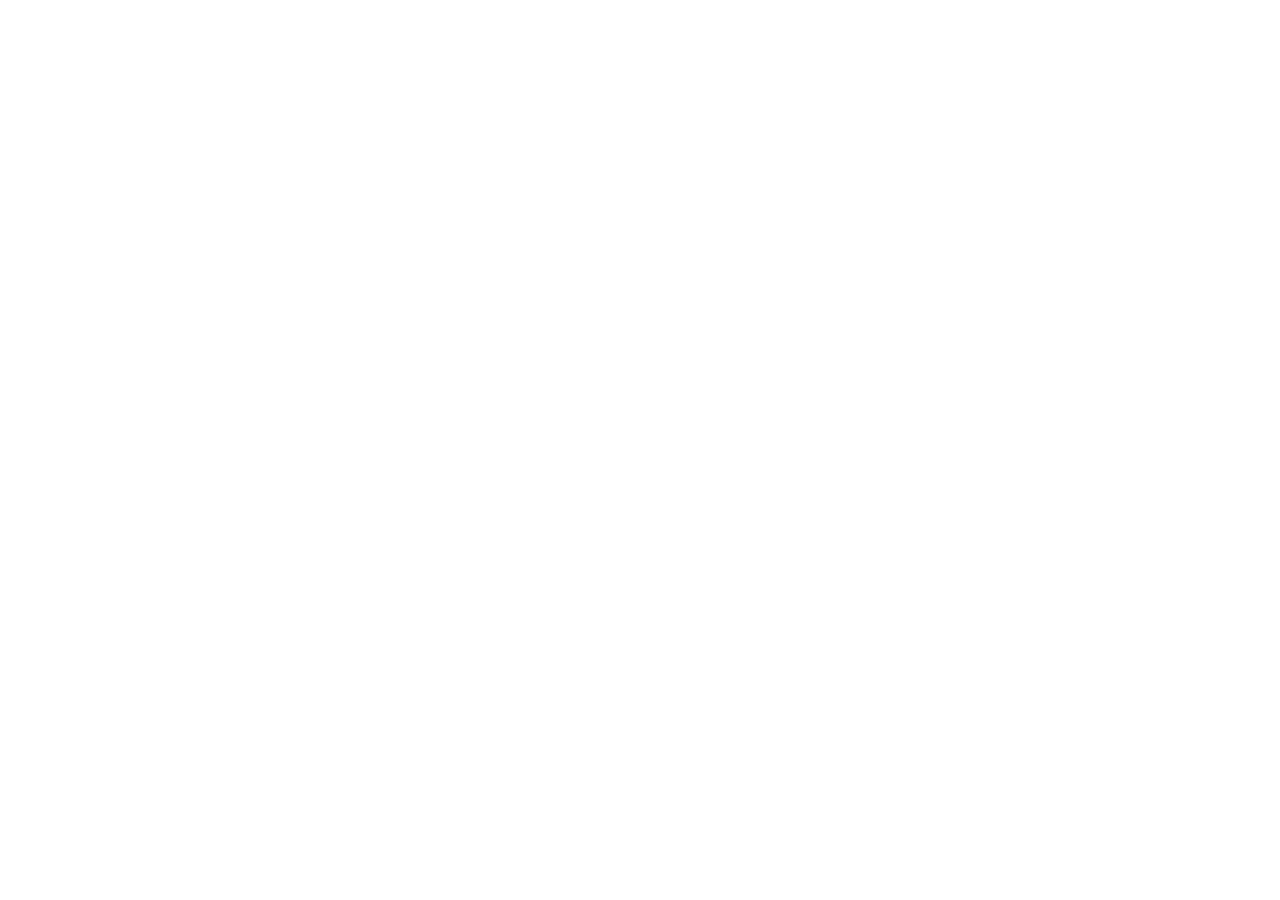
==== instagram.html @ 4abbee10 "estructura repo" ====
<!DOCTYPE html>
<html lang="en">
<head>
    <meta charset="UTF-8">
    <meta name="viewport" content="width=device-width, initial-scale=1.0">
    <title>Prototipo:Instagram</title>
</head>
<body>
    
</body>
</html>
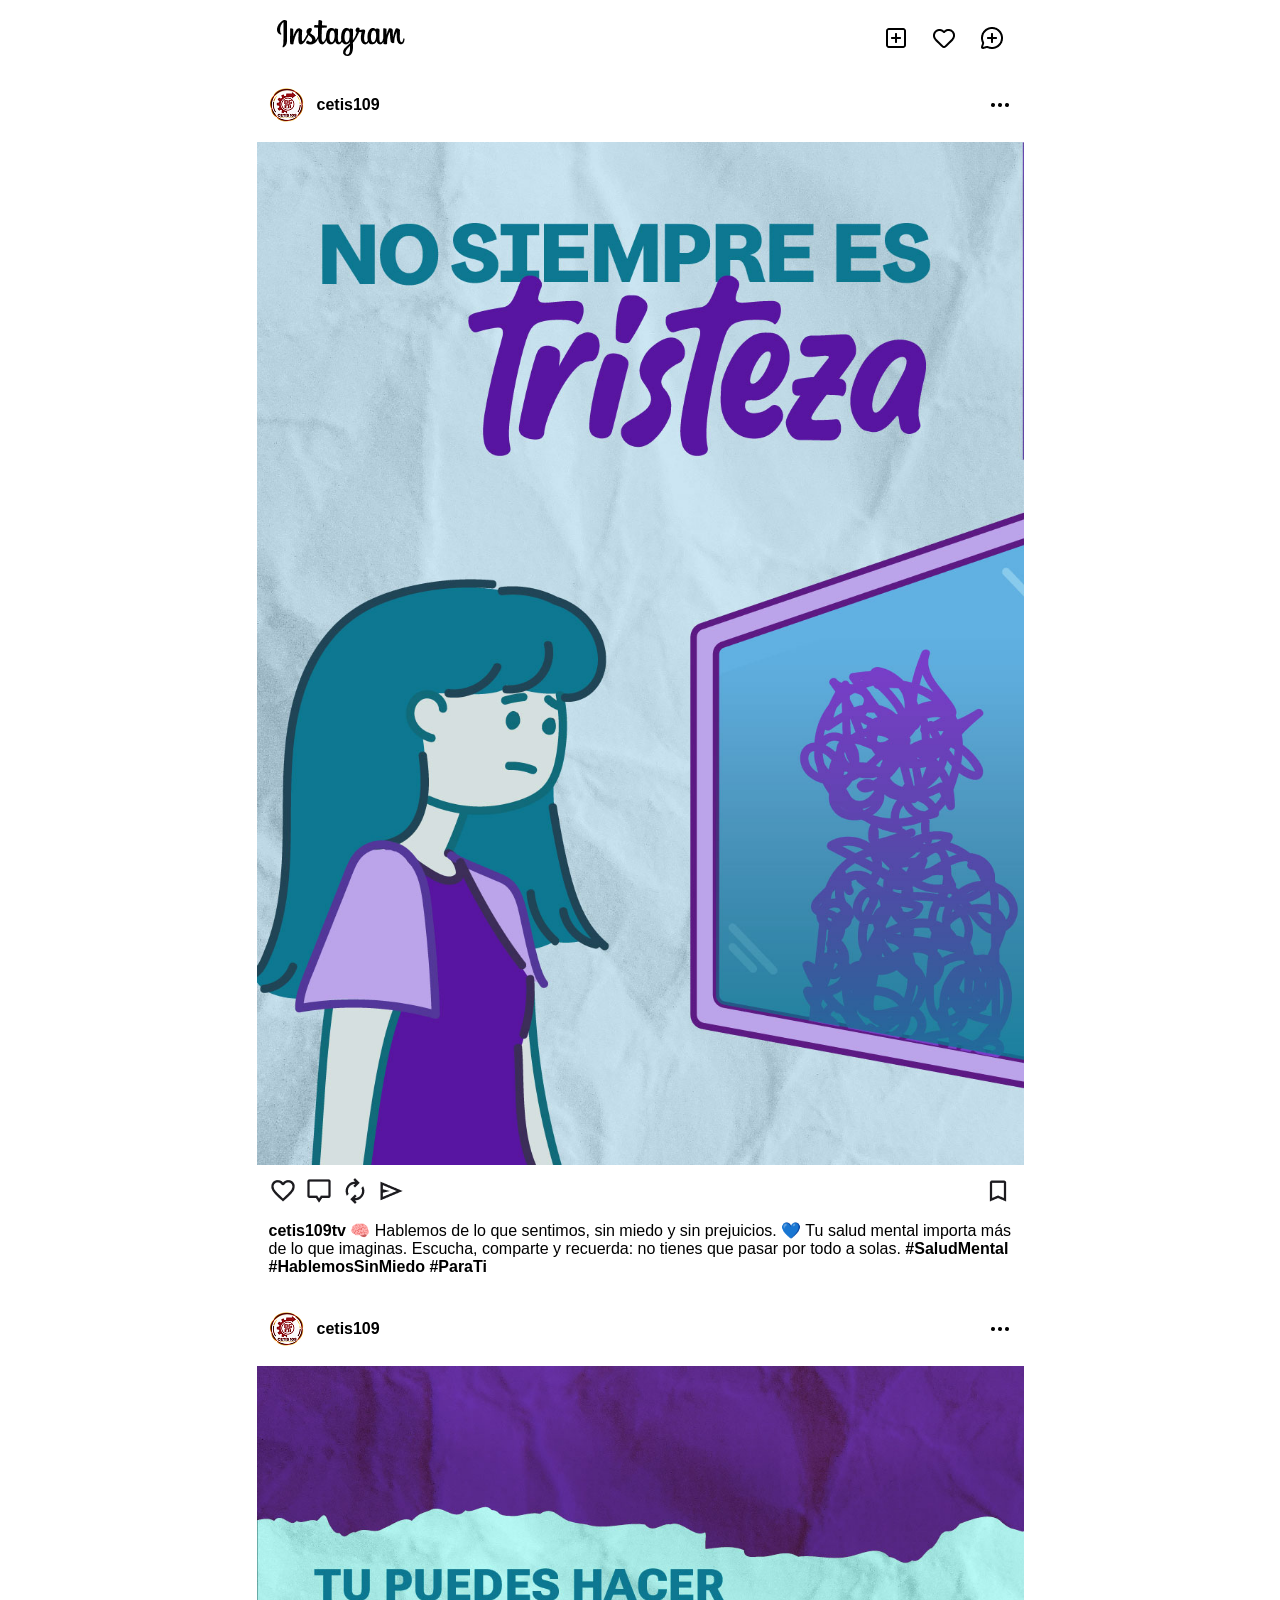
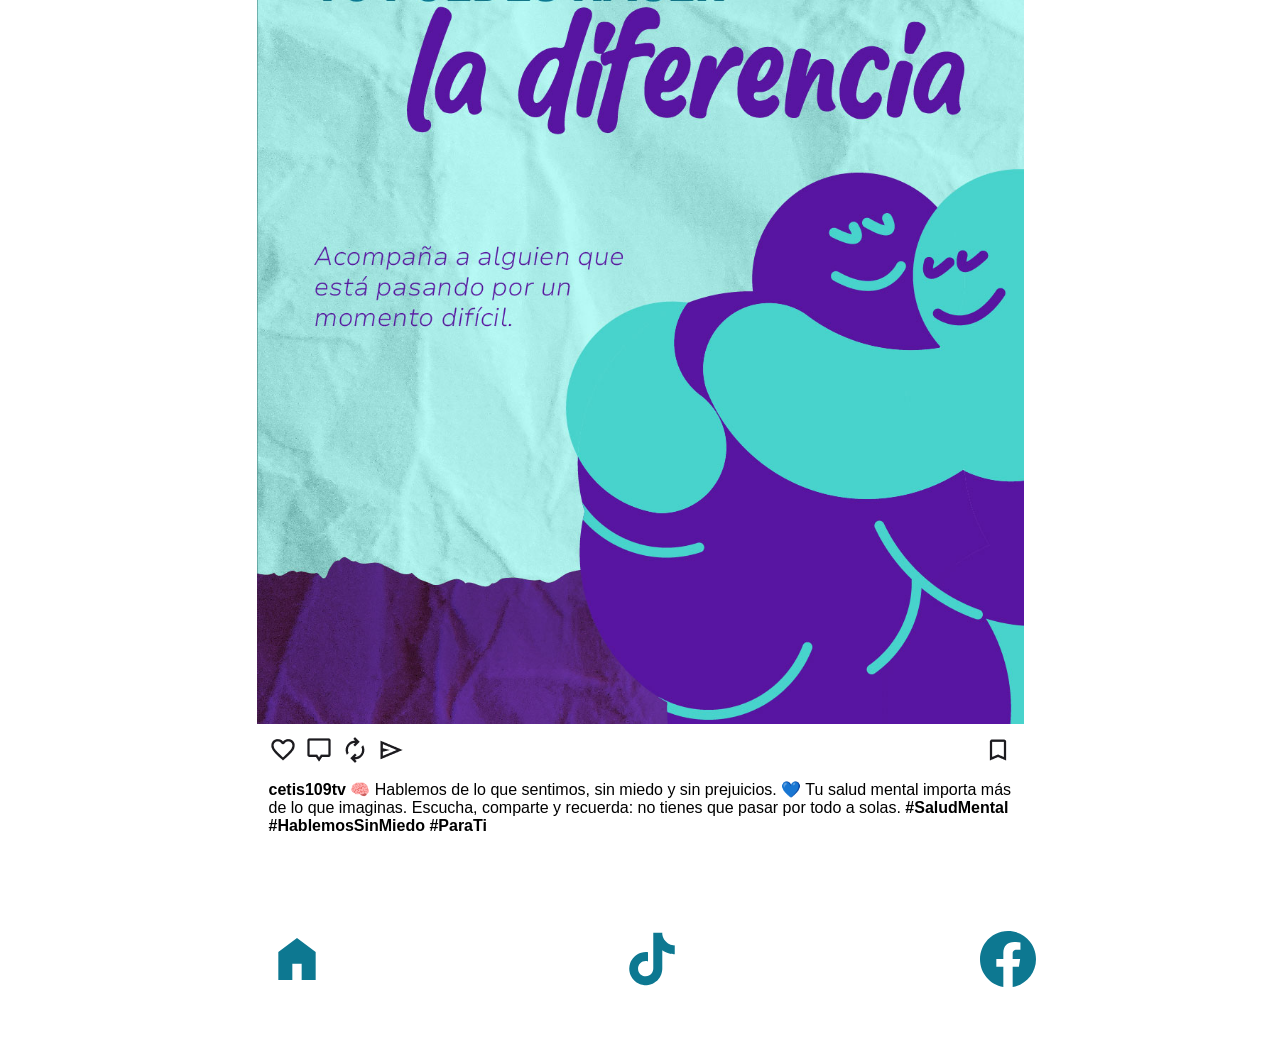
==== commit ac807124: "instagram-proto" ====
--- a/instagram.html
+++ b/instagram.html
@@ -3,9 +3,73 @@
 <head>
     <meta charset="UTF-8">
     <meta name="viewport" content="width=device-width, initial-scale=1.0">
-    <title>Prototipo:Instagram</title>
+    <title>Prototipo: Instagram</title>
+    <link rel="stylesheet" href="css/instagram.css">
+    <!-- HTML in your document's head -->
+    <link rel="preconnect" href="https://rsms.me/">
+    <link rel="stylesheet" href="https://rsms.me/inter/inter.css">
 </head>
 <body>
-    
+    <main>
+        <div class="ig-header">
+            <img src="assets/img/instagram/ui/ig-logo-header.png" alt="">
+            <img src="assets/img/instagram/ui/ig-icons-header.png" alt="">
+        </div>
+        <div class="feed">
+            <div class="post1">
+                <div class="post-header">
+                    <div class="profile">
+                        <img src="assets/img/instagram/ui/profile.png" alt="">
+                        <p><strong>cetis109</strong></p>
+                    </div>
+                    <img src="assets/img/instagram/ui/ellipsis.png" alt="">
+                </div>                
+        
+                <div class="post-carrousel1">
+                    <img src="assets/img/instagram/ig01_01.jpg" alt="">
+                    <img src="assets/img/instagram/ig01_02.jpg" alt="">
+                    <img src="assets/img/instagram/ig01_03.jpg" alt="">
+                    <img src="assets/img/instagram/ig01_04.jpg" alt="">
+                </div>
+                <div class="post-buttons">
+                    <img src="assets/img/instagram/ui/posts-icons.png" alt="">
+                    <img src="assets/img/instagram/ui/bookmark.png" alt="">
+                </div>
+                <div class="post-caption">
+                    <p> <strong>cetis109tv</strong> 🧠 Hablemos de lo que sentimos, sin miedo y sin prejuicios. 💙 Tu salud mental importa más de lo que imaginas. Escucha, comparte y recuerda: no tienes que pasar por todo a solas. <strong>#SaludMental #HablemosSinMiedo #ParaTi </strong></p>
+                </div>
+            </div>
+            <div class="post2">
+                <div class="post-header">
+                    <div class="profile">
+                        <img src="assets/img/instagram/ui/profile.png" alt="">
+                        <p><strong>cetis109</strong></p>
+                    </div>
+                    <img src="assets/img/instagram/ui/ellipsis.png" alt="">
+                </div>                
+        
+                <div class="post-carrousel2">
+                    <img src="assets/img/instagram/ig02_01.jpg" alt="">
+                    <img src="assets/img/instagram/ig02_02.jpg" alt="">
+                    <img src="assets/img/instagram/ig02_03.jpg" alt="">
+                    <img src="assets/img/instagram/ig02_04.jpg" alt="">
+                    <img src="assets/img/instagram/ig02_05.jpg" alt="">
+                    <img src="assets/img/instagram/ig02_06.jpg" alt="">
+                </div>
+                <div class="post-buttons">
+                    <img src="assets/img/instagram/ui/posts-icons.png" alt="">
+                    <img src="assets/img/instagram/ui/bookmark.png" alt="">
+                </div>
+                <div class="post-caption">
+                    <p> <strong>cetis109tv</strong> 🧠 Hablemos de lo que sentimos, sin miedo y sin prejuicios. 💙 Tu salud mental importa más de lo que imaginas. Escucha, comparte y recuerda: no tienes que pasar por todo a solas. <strong>#SaludMental #HablemosSinMiedo #ParaTi </strong></p>
+                </div>
+            </div>
+        </div>
+        <div class="links">
+            <a href="index.html"><img src="assets\icons\home.svg" alt=""></a>
+            <a href="tiktok.html"><img src="assets/icons/ttk-icon.svg" alt=""></a>
+            <a href="facebook.html"><img src="assets/icons/fb-icon.svg" alt=""></a>
+        </div>
+    </main>
 </body>
 </html>
--- a/css/instagram.css
+++ b/css/instagram.css
@@ -0,0 +1,98 @@
+:root {
+  font-family: Inter, sans-serif;
+  font-feature-settings: 'liga' 1, 'calt' 1; /* fix for Chrome */
+}
+@supports (font-variation-settings: normal) {
+  :root { font-family: InterVariable, sans-serif; }
+}
+
+main {
+  width: 100%;
+  max-width: 767px;
+  margin-inline: auto; /* centra horizontalmente */
+  margin: 0 auto;
+  padding: auto;
+}
+
+.ig-header{
+    position: sticky;
+    top: 0;
+    z-index: 10;          /* que quede por encima del contenido al hacer scroll */
+    align-self: stretch;
+    padding: 12px 20px;
+    
+    display: flex;
+    flex-direction: row;
+    align-items: center;
+    justify-content: space-between;
+
+    background-color: #fff;
+}
+
+.post-header{
+    align-self: stretch;
+    padding: 12px;
+    
+    display: flex;
+    flex-direction: row;
+    align-items: center;
+    justify-content: space-between;
+}
+.profile{
+    justify-content: flex-start;
+    align-items: center;
+    gap: 12px;
+    display: inline-flex;
+}
+
+.post-carrousel1,
+.post-carrousel2 {
+  display: flex;
+  overflow-x: auto;
+  scroll-snap-type: x mandatory;  /* se "imanta" a cada imagen */
+  -webkit-overflow-scrolling: touch;
+
+  /* ocultar la barra de scroll */
+  scrollbar-width: none;          /* Firefox */
+}
+
+.post-carrousel1::-webkit-scrollbar,
+.post-carrousel2::-webkit-scrollbar {
+  display: none;                  /* Chrome, Safari, Edge */
+}
+
+.post-carrousel1 img,
+.post-carrousel2 img {
+  flex: 0 0 100%;                 /* cada imagen ocupa el 100% del ancho del carrusel */
+  width: 100%;
+  height: auto;
+  scroll-snap-align: center;      /* punto donde se detiene cada imagen */
+  scroll-snap-stop: always;       /* evita que se salte imágenes al deslizar rápido */
+}
+.post-buttons{
+    align-self: stretch;
+    padding: 12px 12px 0 12px;
+    
+    display: flex;
+    flex-direction: row;
+    align-items: center;
+    justify-content: space-between;
+}
+.post-caption{
+    padding: 0 12px;
+}
+
+.links {
+    padding: 80px 12px 40px 12px;
+    width: 100%;
+
+    display: flex;
+    flex-direction: row;
+    align-items: center;
+    justify-content: space-between;
+}
+
+.links img {
+  height: 56px;
+  width: auto;
+}
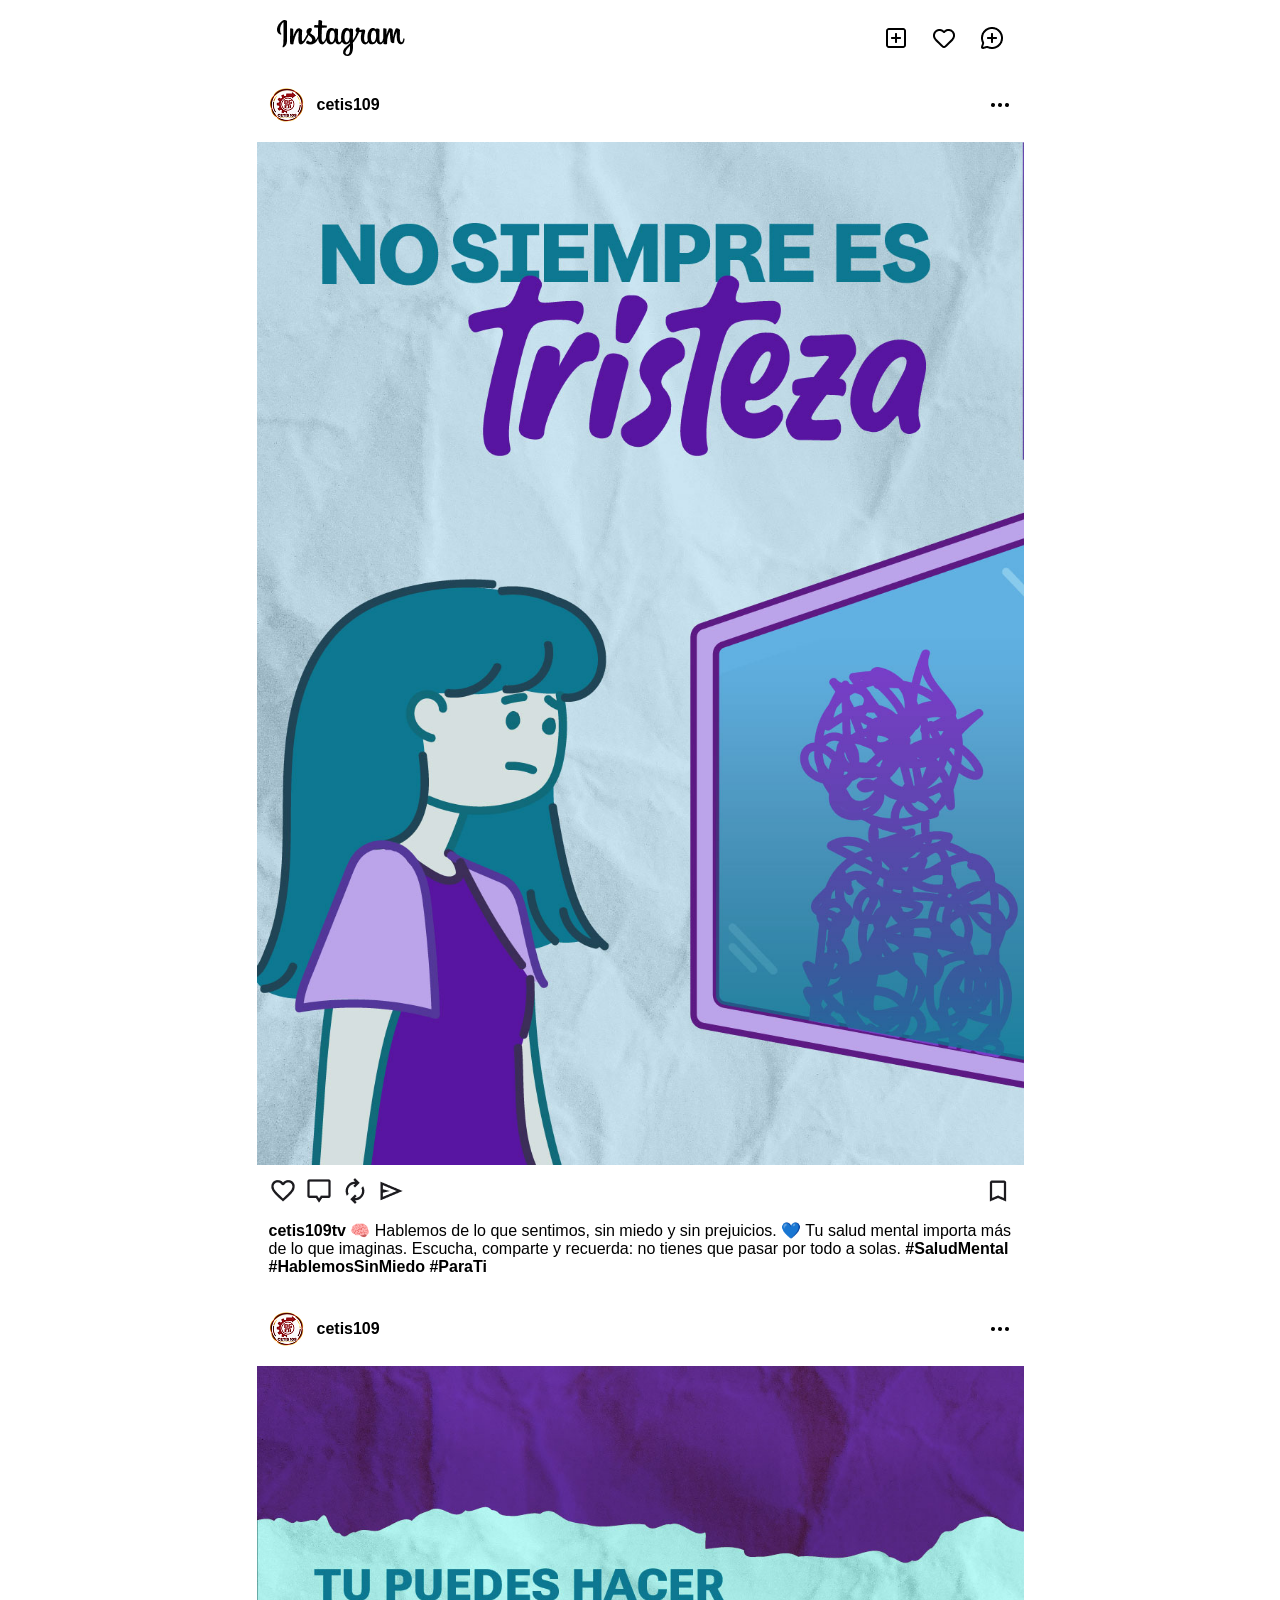
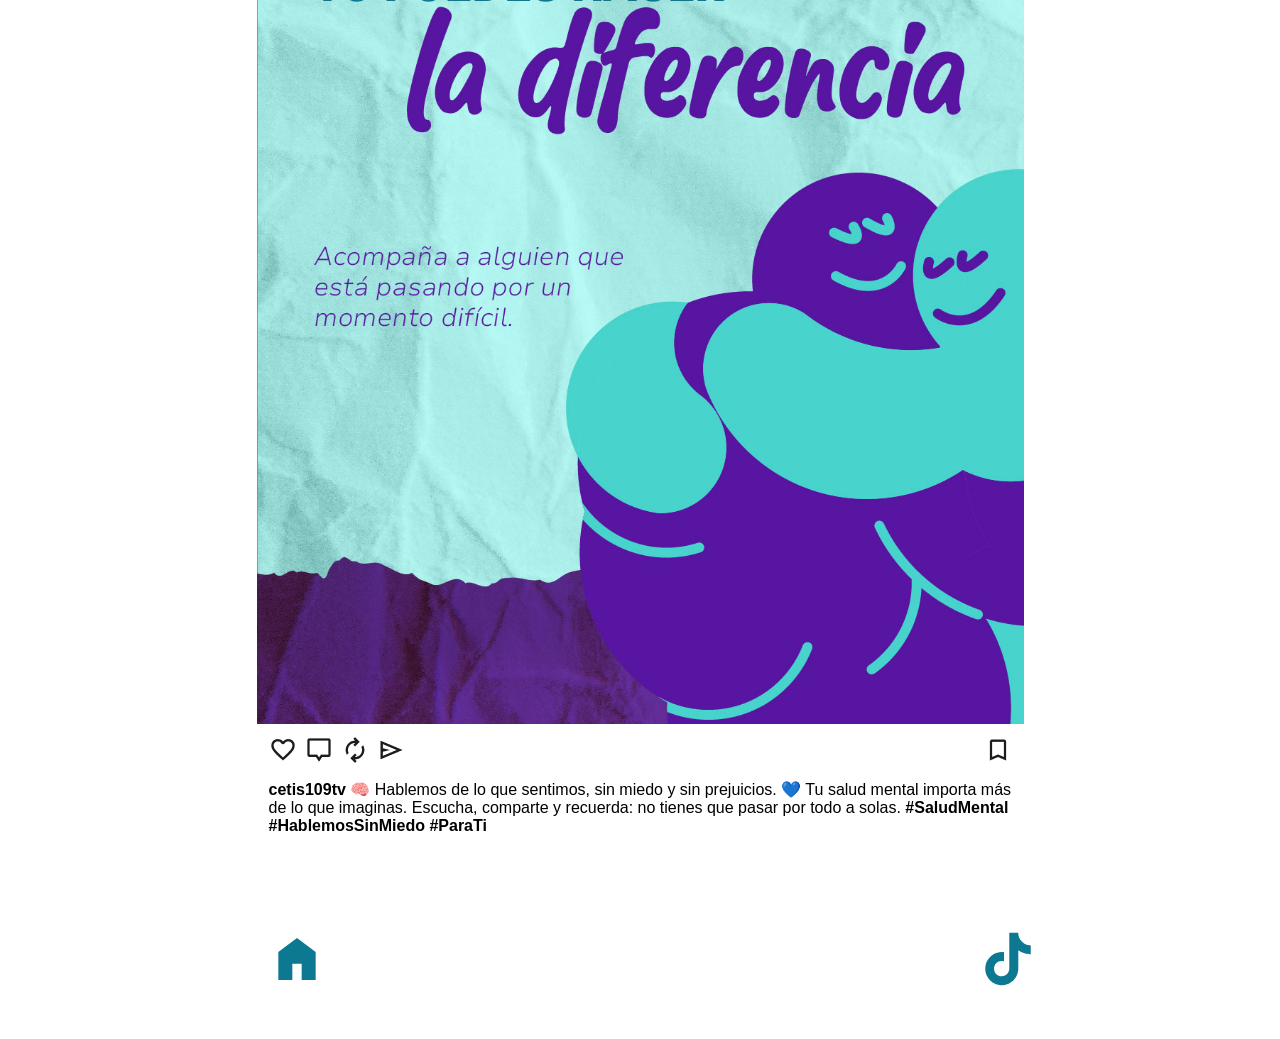
==== commit f0138657: "tiktok y borrado fb" ====
--- a/instagram.html
+++ b/instagram.html
@@ -68,7 +68,6 @@
         <div class="links">
             <a href="index.html"><img src="assets\icons\home.svg" alt=""></a>
             <a href="tiktok.html"><img src="assets/icons/ttk-icon.svg" alt=""></a>
-            <a href="facebook.html"><img src="assets/icons/fb-icon.svg" alt=""></a>
         </div>
     </main>
 </body>
